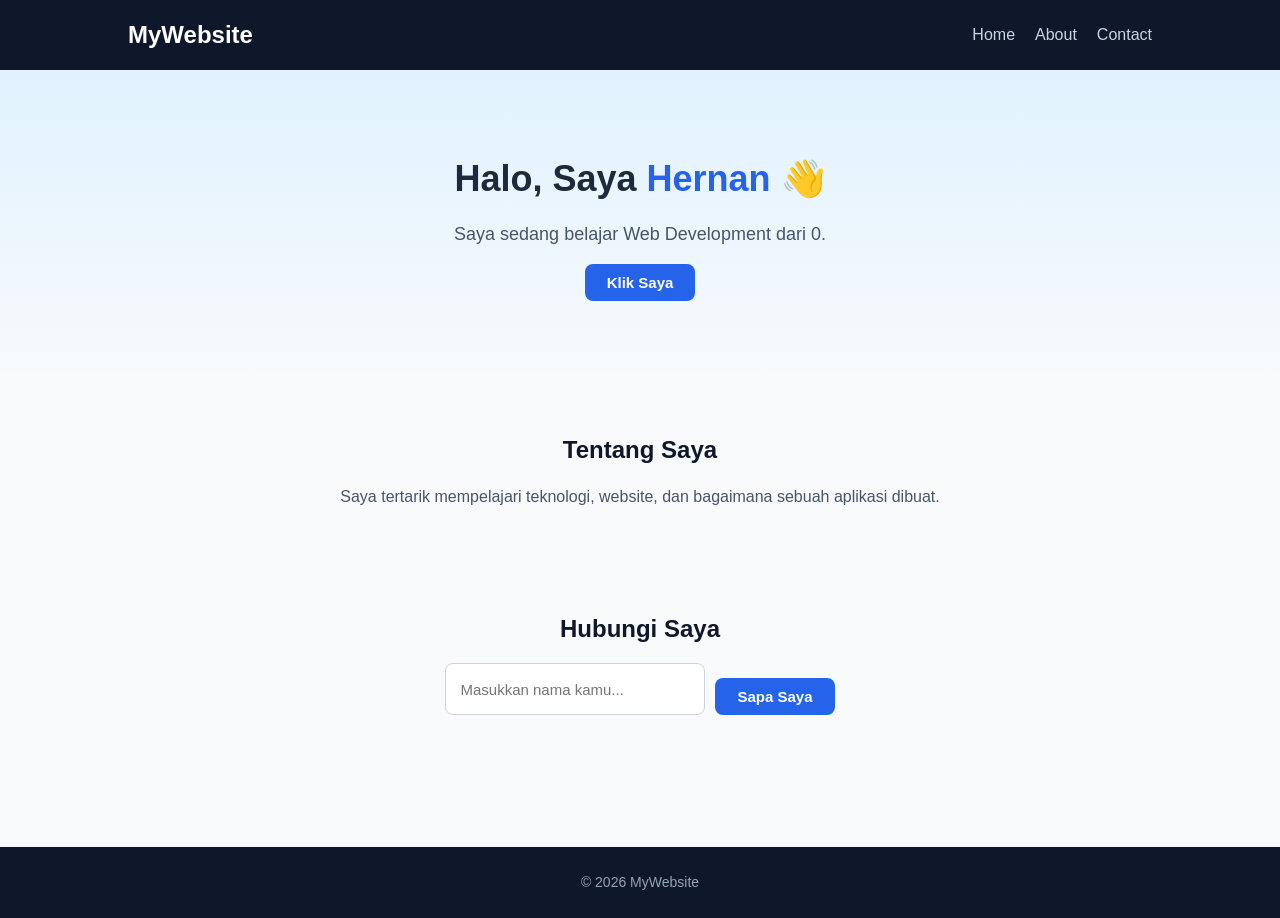
==== index.html @ e86e29bb "Initial commiT" ====
<!DOCTYPE html>
<html lang="id">
<head>
    <meta charset="UTF-8">
    <meta name="viewport" content="width=device-width, initial-scale=1.0">
    <title>Website Saya</title>
    <link rel="stylesheet" href="style.css">
</head>
<body>

    <!-- Navigasi Sederhana -->
    <nav>
        <h2>MyWebsite</h2>
        <ul>
            <li><a href="#home">Home</a></li>
            <li><a href="#about">About</a></li>
            <li><a href="#contact">Contact</a></li>
        </ul>
    </nav>

    <!-- Bagian Home (Hero) -->
    <section id="home" class="hero">
        <h1>Halo, Saya <span>Hernan</span> 👋</h1>
        <p>Saya sedang belajar Web Development dari 0.</p>
        <button onclick="showMessage()">Klik Saya</button>
    </section>

    <!-- Bagian Tentang Saya -->
    <section id="about" class="about">
        <h2>Tentang Saya</h2>
        <p>
            Saya tertarik mempelajari teknologi, website,
            dan bagaimana sebuah aplikasi dibuat.
        </p>
    </section>

    <!-- Bagian Kontak Interaktif -->
    <section id="contact" class="contact">
        <h2>Hubungi Saya</h2>
        <div class="form-box">
            <input type="text" id="name" placeholder="Masukkan nama kamu...">
            <button onclick="greetUser()">Sapa Saya</button>
        </div>
        <!-- Tempat menampilkan hasil dari JavaScript -->
        <p id="result"></p>
    </section>

    <!-- Footer -->
    <footer>
        <p>© 2026 MyWebsite</p>
    </footer>

    <!-- Penghubung ke file JavaScript (tanpa spasi di nama file) -->
    <script src="script.js"></script>
</body>
</html>
---- style.css ----
/* Reset margin & padding dasar */
* {
    margin: 0;
    padding: 0;
    box-sizing: border-box;
}

/* Pengaturan tampilan body */
body {
    font-family: 'Segoe UI', Tahoma, Geneva, Verdana, sans-serif;
    background-color: #f8fafc;
    color: #1e293b;
    line-height: 1.6;
}

/* Navigasi bagian atas */
nav {
    display: flex;
    justify-content: space-between;
    align-items: center;
    padding: 16px 10%;
    background-color: #0f172a;
    color: white;
}

nav ul {
    display: flex;
    list-style: none;
    gap: 20px;
}

nav a {
    color: #cbd5e1;
    text-decoration: none;
    font-weight: 500;
    transition: color 0.2s;
}

nav a:hover {
    color: white;
}

/* Bagian Hero (Home) */
.hero {
    text-align: center;
    padding: 80px 20px;
    background: linear-gradient(180deg, #e0f2fe 0%, #f8fafc 100%);
}

.hero h1 {
    font-size: 36px;
    margin-bottom: 12px;
}

.hero span {
    color: #2563eb;
}

.hero p {
    font-size: 18px;
    color: #475569;
}

/* Pengaturan Tombol */
button {
    margin-top: 15px;
    padding: 10px 22px;
    font-size: 15px;
    font-weight: 600;
    border: none;
    border-radius: 8px;
    background-color: #2563eb;
    color: white;
    cursor: pointer;
    transition: background-color 0.2s, transform 0.1s;
}

button:hover {
    background-color: #1d4ed8;
}

button:active {
    transform: scale(0.98);
}

/* Bagian Tentang & Kontak */
.about,
.contact {
    text-align: center;
    padding: 50px 20px;
    max-width: 650px;
    margin: 0 auto;
}

.about h2,
.contact h2 {
    margin-bottom: 15px;
    color: #0f172a;
}

.about p {
    color: #475569;
    font-size: 16px;
}

/* Form input pada bagian kontak */
.form-box {
    display: flex;
    justify-content: center;
    gap: 10px;
    flex-wrap: wrap;
    margin-top: 15px;
}

input {
    padding: 10px 14px;
    width: 260px;
    border: 1px solid #cbd5e1;
    border-radius: 8px;
    font-size: 15px;
    outline: none;
}

input:focus {
    border-color: #2563eb;
}

/* Paragraf hasil interaksi JavaScript */
#result {
    margin-top: 18px;
    font-weight: 600;
    font-size: 16px;
    color: #2563eb;
    min-height: 24px;
}

/* Footer bagian bawah */
footer {
    text-align: center;
    padding: 24px;
    background-color: #0f172a;
    color: #94a3b8;
    margin-top: 40px;
    font-size: 14px;
}
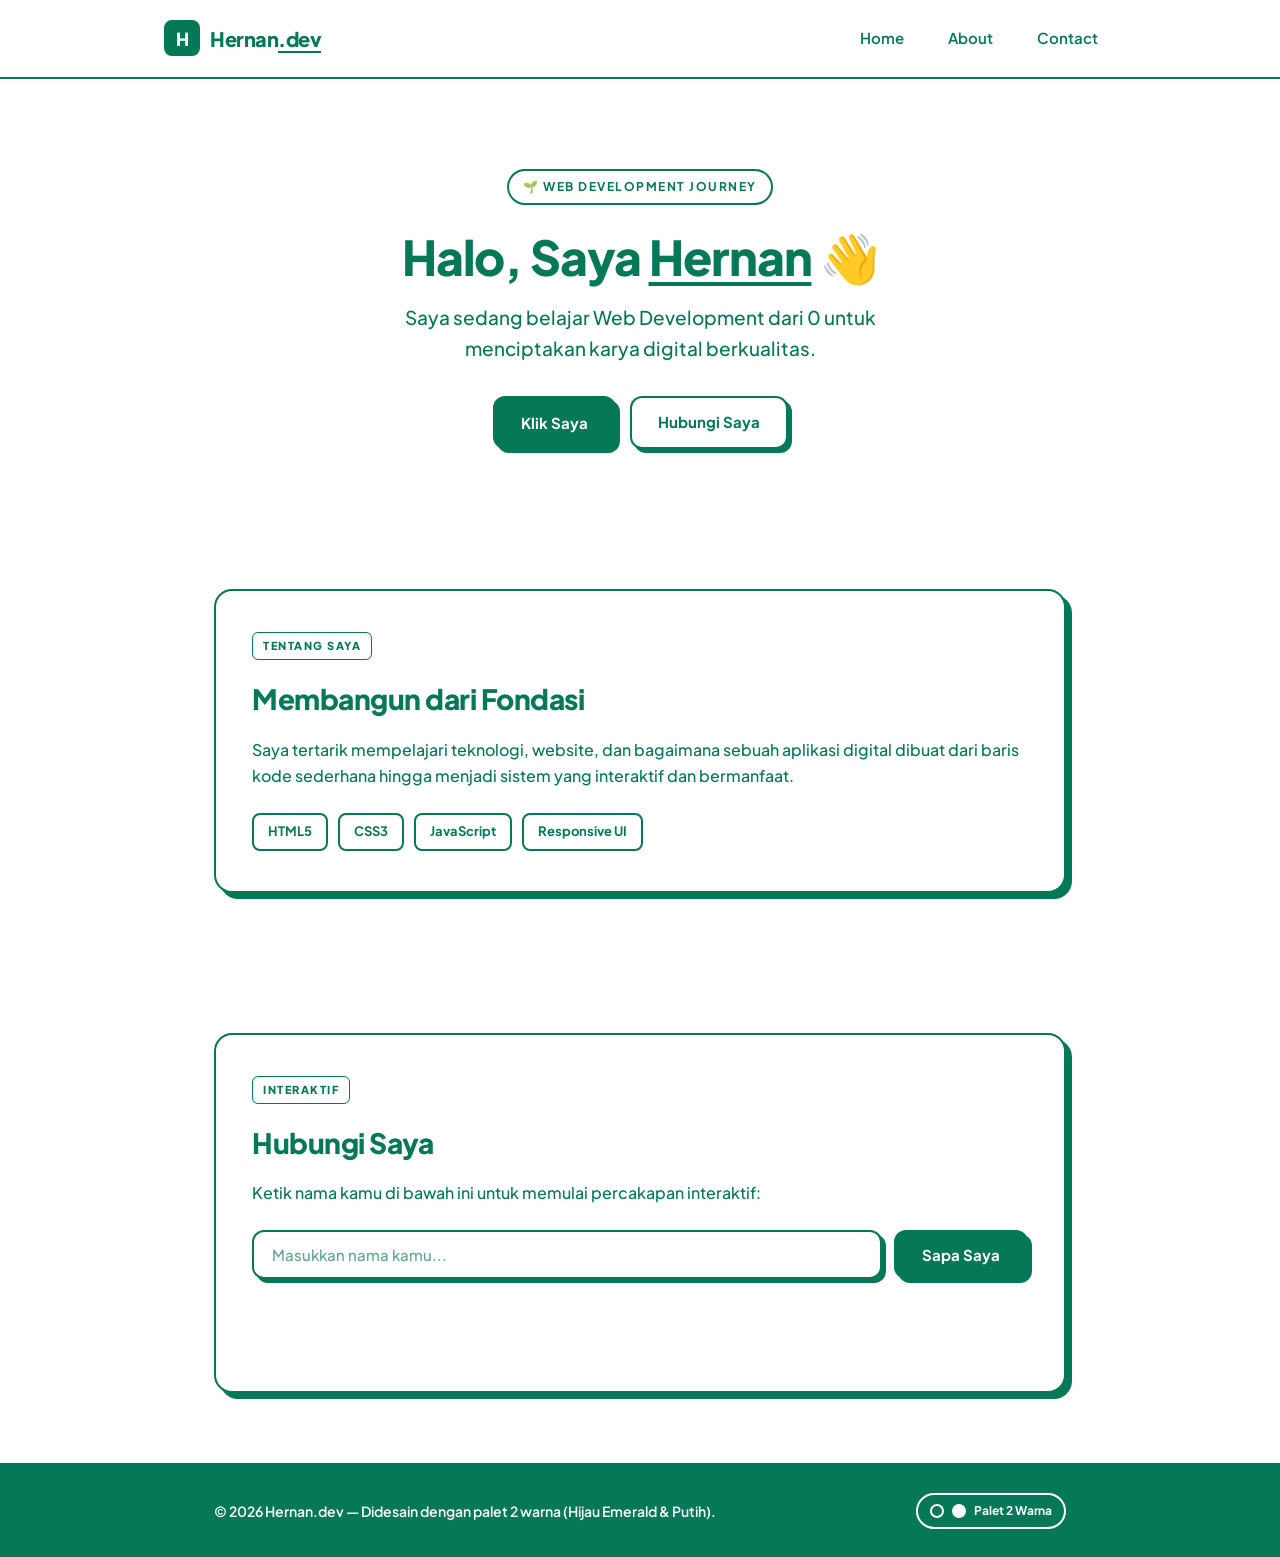
==== commit 20ed362b: "rombak color" ====
--- a/index.html
+++ b/index.html
@@ -3,54 +3,100 @@
 <head>
     <meta charset="UTF-8">
     <meta name="viewport" content="width=device-width, initial-scale=1.0">
-    <title>Website Saya</title>
+    <meta name="description" content="Portfolio dan website pribadi Hernan - Web Developer. Dibangun dengan desain minimalis 2 warna modern.">
+    <title>Hernan | Portfolio - Web Development</title>
+    <!-- Google Fonts: Plus Jakarta Sans -->
+    <link rel="preconnect" href="https://fonts.googleapis.com">
+    <link rel="preconnect" href="https://fonts.gstatic.com" crossorigin>
+    <link href="https://fonts.googleapis.com/css2?family=Plus+Jakarta+Sans:wght@400;500;600;700;800&display=swap" rel="stylesheet">
     <link rel="stylesheet" href="style.css">
 </head>
 <body>
 
-    <!-- Navigasi Sederhana -->
-    <nav>
-        <h2>MyWebsite</h2>
-        <ul>
-            <li><a href="#home">Home</a></li>
-            <li><a href="#about">About</a></li>
-            <li><a href="#contact">Contact</a></li>
-        </ul>
-    </nav>
+    <!-- Navigasi Utama -->
+    <header class="navbar-wrapper">
+        <nav class="navbar" id="navbar">
+            <a href="#home" class="logo">
+                <span class="logo-mark">H</span>
+                <span class="logo-text">Hernan<span>.dev</span></span>
+            </a>
+            <ul class="nav-links">
+                <li><a href="#home" class="nav-link">Home</a></li>
+                <li><a href="#about" class="nav-link">About</a></li>
+                <li><a href="#contact" class="nav-link">Contact</a></li>
+            </ul>
+        </nav>
+    </header>
 
-    <!-- Bagian Home (Hero) -->
-    <section id="home" class="hero">
-        <h1>Halo, Saya <span>Hernan</span> 👋</h1>
-        <p>Saya sedang belajar Web Development dari 0.</p>
-        <button onclick="showMessage()">Klik Saya</button>
-    </section>
+    <main>
+        <!-- Bagian Home (Hero) -->
+        <section id="home" class="hero section">
+            <div class="container hero-container">
+                <div class="badge">🌱 WEB DEVELOPMENT JOURNEY</div>
+                <h1 class="hero-title">Halo, Saya <span class="highlight">Hernan</span> 👋</h1>
+                <p class="hero-subtitle">Saya sedang belajar Web Development dari 0 untuk menciptakan karya digital berkualitas.</p>
+                <div class="hero-actions">
+                    <button class="btn btn-primary" onclick="showMessage()" id="hero-btn">Klik Saya</button>
+                    <a href="#contact" class="btn btn-outline">Hubungi Saya</a>
+                </div>
+            </div>
+        </section>
 
-    <!-- Bagian Tentang Saya -->
-    <section id="about" class="about">
-        <h2>Tentang Saya</h2>
-        <p>
-            Saya tertarik mempelajari teknologi, website,
-            dan bagaimana sebuah aplikasi dibuat.
-        </p>
-    </section>
+        <!-- Bagian Tentang Saya -->
+        <section id="about" class="about section">
+            <div class="container">
+                <div class="card about-card">
+                    <span class="section-tag">TENTANG SAYA</span>
+                    <h2>Membangun dari Fondasi</h2>
+                    <p>
+                        Saya tertarik mempelajari teknologi, website, dan bagaimana sebuah aplikasi digital dibuat
+                        dari baris kode sederhana hingga menjadi sistem yang interaktif dan bermanfaat.
+                    </p>
+                    <div class="skill-tags">
+                        <span class="tag">HTML5</span>
+                        <span class="tag">CSS3</span>
+                        <span class="tag">JavaScript</span>
+                        <span class="tag">Responsive UI</span>
+                    </div>
+                </div>
+            </div>
+        </section>
 
-    <!-- Bagian Kontak Interaktif -->
-    <section id="contact" class="contact">
-        <h2>Hubungi Saya</h2>
-        <div class="form-box">
-            <input type="text" id="name" placeholder="Masukkan nama kamu...">
-            <button onclick="greetUser()">Sapa Saya</button>
-        </div>
-        <!-- Tempat menampilkan hasil dari JavaScript -->
-        <p id="result"></p>
-    </section>
+        <!-- Bagian Kontak Interaktif -->
+        <section id="contact" class="contact section">
+            <div class="container">
+                <div class="card contact-card">
+                    <span class="section-tag">INTERAKTIF</span>
+                    <h2>Hubungi Saya</h2>
+                    <p class="contact-desc">Ketik nama kamu di bawah ini untuk memulai percakapan interaktif:</p>
+                    
+                    <div class="form-box">
+                        <input type="text" id="name" placeholder="Masukkan nama kamu..." autocomplete="off">
+                        <button class="btn btn-primary" onclick="greetUser()" id="greet-btn">Sapa Saya</button>
+                    </div>
+                    
+                    <!-- Tempat menampilkan hasil dari JavaScript -->
+                    <div class="result-wrapper">
+                        <p id="result" role="status" aria-live="polite"></p>
+                    </div>
+                </div>
+            </div>
+        </section>
+    </main>
 
     <!-- Footer -->
-    <footer>
-        <p>© 2026 MyWebsite</p>
+    <footer class="footer">
+        <div class="container footer-content">
+            <p>© 2026 Hernan.dev — Didesain dengan palet 2 warna (Hijau Emerald & Putih).</p>
+            <div class="palette-indicator" title="2 Warna Utama: Hijau Emerald & Putih">
+                <span class="color-dot dot-emerald"></span>
+                <span class="color-dot dot-white"></span>
+                <span class="color-label">Palet 2 Warna</span>
+            </div>
+        </div>
     </footer>
 
-    <!-- Penghubung ke file JavaScript (tanpa spasi di nama file) -->
+    <!-- Penghubung ke file JavaScript -->
     <script src="script.js"></script>
 </body>
 </html>
--- a/style.css
+++ b/style.css
@@ -1,145 +1,490 @@
-/* Reset margin & padding dasar */
+/* ==========================================================================
+   PALET DESAIN 2 WARNA: HIJAU EMERALD & PUTIH
+   Hanya menggunakan 2 warna di seluruh stylesheet
+   ========================================================================== */
+:root {
+    --color-emerald: #047857;
+    --color-white: #ffffff;
+}
+
+/* Reset Dasar */
 * {
     margin: 0;
     padding: 0;
     box-sizing: border-box;
 }
 
-/* Pengaturan tampilan body */
+html {
+    scroll-behavior: smooth;
+}
+
 body {
-    font-family: 'Segoe UI', Tahoma, Geneva, Verdana, sans-serif;
-    background-color: #f8fafc;
-    color: #1e293b;
-    line-height: 1.6;
-}
-
-/* Navigasi bagian atas */
-nav {
+    font-family: 'Plus Jakarta Sans', -apple-system, BlinkMacSystemFont, 'Segoe UI', Roboto, sans-serif;
+    background-color: var(--color-white);
+    color: var(--color-emerald);
+    line-height: 1.65;
+    min-height: 100vh;
+    display: flex;
+    flex-direction: column;
+}
+
+/* Seleksi Teks */
+::selection {
+    background-color: var(--color-emerald);
+    color: var(--color-white);
+}
+
+/* Custom Scrollbar */
+::-webkit-scrollbar {
+    width: 10px;
+}
+::-webkit-scrollbar-track {
+    background: var(--color-white);
+    border-left: 2px solid var(--color-emerald);
+}
+::-webkit-scrollbar-thumb {
+    background: var(--color-emerald);
+}
+
+/* Container Umum */
+.container {
+    width: 100%;
+    max-width: 900px;
+    margin: 0 auto;
+    padding: 0 24px;
+}
+
+.section {
+    padding: 70px 0;
+}
+
+/* ==========================================================================
+   NAVBAR
+   ========================================================================== */
+.navbar-wrapper {
+    position: sticky;
+    top: 0;
+    z-index: 1000;
+    background-color: var(--color-white);
+    border-bottom: 2px solid var(--color-emerald);
+}
+
+.navbar {
     display: flex;
     justify-content: space-between;
     align-items: center;
-    padding: 16px 10%;
-    background-color: #0f172a;
-    color: white;
-}
-
-nav ul {
+    max-width: 1000px;
+    margin: 0 auto;
+    padding: 16px 24px;
+}
+
+.logo {
+    display: flex;
+    align-items: center;
+    gap: 10px;
+    text-decoration: none;
+    color: var(--color-emerald);
+}
+
+.logo-mark {
+    display: inline-flex;
+    align-items: center;
+    justify-content: center;
+    width: 36px;
+    height: 36px;
+    background-color: var(--color-emerald);
+    color: var(--color-white);
+    font-weight: 800;
+    font-size: 18px;
+    border-radius: 8px;
+    border: 2px solid var(--color-emerald);
+    transition: transform 0.2s ease, background-color 0.2s ease, color 0.2s ease;
+}
+
+.logo:hover .logo-mark {
+    background-color: var(--color-white);
+    color: var(--color-emerald);
+    transform: rotate(-6deg);
+}
+
+.logo-text {
+    font-size: 20px;
+    font-weight: 800;
+    letter-spacing: -0.5px;
+}
+
+.logo-text span {
+    text-decoration: underline;
+    text-underline-offset: 4px;
+}
+
+.nav-links {
     display: flex;
     list-style: none;
-    gap: 20px;
-}
-
-nav a {
-    color: #cbd5e1;
+    gap: 8px;
+}
+
+.nav-link {
+    display: inline-block;
+    color: var(--color-emerald);
     text-decoration: none;
+    font-weight: 600;
+    font-size: 15px;
+    padding: 8px 16px;
+    border-radius: 9999px;
+    border: 2px solid transparent;
+    transition: all 0.2s ease;
+}
+
+.nav-link:hover {
+    background-color: var(--color-emerald);
+    color: var(--color-white);
+    border-color: var(--color-emerald);
+}
+
+/* ==========================================================================
+   HERO SECTION
+   ========================================================================== */
+.hero {
+    padding: 90px 0 70px 0;
+    text-align: center;
+    background-color: var(--color-white);
+}
+
+.hero-container {
+    display: flex;
+    flex-direction: column;
+    align-items: center;
+}
+
+.badge {
+    display: inline-block;
+    font-size: 12px;
+    font-weight: 700;
+    letter-spacing: 1.5px;
+    padding: 6px 14px;
+    border: 2px solid var(--color-emerald);
+    border-radius: 9999px;
+    margin-bottom: 24px;
+    background-color: var(--color-white);
+}
+
+.hero-title {
+    font-size: 48px;
+    font-weight: 800;
+    line-height: 1.15;
+    margin-bottom: 18px;
+    letter-spacing: -1px;
+}
+
+.hero-title .highlight {
+    text-decoration: underline;
+    text-decoration-thickness: 4px;
+    text-underline-offset: 6px;
+}
+
+.hero-subtitle {
+    font-size: 19px;
     font-weight: 500;
-    transition: color 0.2s;
-}
-
-nav a:hover {
-    color: white;
-}
-
-/* Bagian Hero (Home) */
-.hero {
-    text-align: center;
-    padding: 80px 20px;
-    background: linear-gradient(180deg, #e0f2fe 0%, #f8fafc 100%);
-}
-
-.hero h1 {
-    font-size: 36px;
-    margin-bottom: 12px;
-}
-
-.hero span {
-    color: #2563eb;
-}
-
-.hero p {
-    font-size: 18px;
-    color: #475569;
-}
-
-/* Pengaturan Tombol */
-button {
-    margin-top: 15px;
-    padding: 10px 22px;
+    max-width: 580px;
+    margin-bottom: 32px;
+}
+
+.hero-actions {
+    display: flex;
+    gap: 14px;
+    justify-content: center;
+    flex-wrap: wrap;
+}
+
+/* ==========================================================================
+   BUTTONS (2 WARNA)
+   ========================================================================== */
+.btn {
+    display: inline-flex;
+    align-items: center;
+    justify-content: center;
+    padding: 12px 26px;
     font-size: 15px;
+    font-weight: 700;
+    font-family: inherit;
+    text-decoration: none;
+    border-radius: 12px;
+    cursor: pointer;
+    transition: all 0.2s cubic-bezier(0.16, 1, 0.3, 1);
+}
+
+.btn-primary {
+    background-color: var(--color-emerald);
+    color: var(--color-white);
+    border: 2px solid var(--color-emerald);
+    box-shadow: 4px 4px 0 var(--color-emerald);
+}
+
+.btn-primary:hover {
+    background-color: var(--color-white);
+    color: var(--color-emerald);
+    transform: translate(-2px, -2px);
+    box-shadow: 6px 6px 0 var(--color-emerald);
+}
+
+.btn-primary:active {
+    transform: translate(2px, 2px);
+    box-shadow: 2px 2px 0 var(--color-emerald);
+}
+
+.btn-outline {
+    background-color: var(--color-white);
+    color: var(--color-emerald);
+    border: 2px solid var(--color-emerald);
+    box-shadow: 4px 4px 0 var(--color-emerald);
+}
+
+.btn-outline:hover {
+    background-color: var(--color-emerald);
+    color: var(--color-white);
+    transform: translate(-2px, -2px);
+    box-shadow: 6px 6px 0 var(--color-emerald);
+}
+
+.btn-outline:active {
+    transform: translate(2px, 2px);
+    box-shadow: 2px 2px 0 var(--color-emerald);
+}
+
+/* ==========================================================================
+   CARDS & SECTIONS
+   ========================================================================== */
+.card {
+    background-color: var(--color-white);
+    border: 2px solid var(--color-emerald);
+    border-radius: 18px;
+    padding: 40px 36px;
+    box-shadow: 6px 6px 0 var(--color-emerald);
+    transition: transform 0.2s ease, box-shadow 0.2s ease;
+}
+
+.card:hover {
+    transform: translate(-2px, -2px);
+    box-shadow: 8px 8px 0 var(--color-emerald);
+}
+
+.section-tag {
+    display: inline-block;
+    font-size: 11px;
+    font-weight: 800;
+    letter-spacing: 1.5px;
+    border: 1.5px solid var(--color-emerald);
+    padding: 4px 10px;
+    border-radius: 6px;
+    margin-bottom: 16px;
+}
+
+.card h2 {
+    font-size: 28px;
+    font-weight: 800;
+    margin-bottom: 14px;
+    letter-spacing: -0.5px;
+}
+
+.card p {
+    font-size: 16px;
+    font-weight: 500;
+    margin-bottom: 24px;
+}
+
+/* Skill Tags */
+.skill-tags {
+    display: flex;
+    flex-wrap: wrap;
+    gap: 10px;
+}
+
+.tag {
+    font-size: 13px;
+    font-weight: 700;
+    padding: 6px 14px;
+    border: 2px solid var(--color-emerald);
+    border-radius: 8px;
+    background-color: var(--color-white);
+    transition: all 0.2s ease;
+}
+
+.tag:hover {
+    background-color: var(--color-emerald);
+    color: var(--color-white);
+    transform: translateY(-2px);
+}
+
+/* ==========================================================================
+   CONTACT FORM
+   ========================================================================== */
+.contact-desc {
+    margin-bottom: 20px;
+}
+
+.form-box {
+    display: flex;
+    gap: 12px;
+    flex-wrap: wrap;
+    margin-top: 8px;
+}
+
+input {
+    flex: 1;
+    min-width: 240px;
+    padding: 13px 18px;
+    font-size: 15px;
+    font-family: inherit;
     font-weight: 600;
-    border: none;
-    border-radius: 8px;
-    background-color: #2563eb;
-    color: white;
-    cursor: pointer;
-    transition: background-color 0.2s, transform 0.1s;
-}
-
-button:hover {
-    background-color: #1d4ed8;
-}
-
-button:active {
-    transform: scale(0.98);
-}
-
-/* Bagian Tentang & Kontak */
-.about,
-.contact {
-    text-align: center;
-    padding: 50px 20px;
-    max-width: 650px;
-    margin: 0 auto;
-}
-
-.about h2,
-.contact h2 {
-    margin-bottom: 15px;
-    color: #0f172a;
-}
-
-.about p {
-    color: #475569;
-    font-size: 16px;
-}
-
-/* Form input pada bagian kontak */
-.form-box {
-    display: flex;
-    justify-content: center;
-    gap: 10px;
+    color: var(--color-emerald);
+    background-color: var(--color-white);
+    border: 2px solid var(--color-emerald);
+    border-radius: 12px;
+    box-shadow: 4px 4px 0 var(--color-emerald);
+    outline: none;
+    transition: all 0.2s ease;
+}
+
+input::placeholder {
+    color: var(--color-emerald);
+    opacity: 0.65;
+    font-weight: 500;
+}
+
+input:focus {
+    transform: translate(-2px, -2px);
+    box-shadow: 6px 6px 0 var(--color-emerald);
+}
+
+/* Area Hasil Interaksi JS */
+.result-wrapper {
+    margin-top: 24px;
+    min-height: 48px;
+}
+
+#result {
+    font-size: 15px;
+    font-weight: 700;
+    color: var(--color-emerald);
+    transition: all 0.3s ease;
+}
+
+#result.show {
+    padding: 14px 18px;
+    border-radius: 12px;
+    border: 2px solid var(--color-emerald);
+    box-shadow: 4px 4px 0 var(--color-emerald);
+    background-color: var(--color-white);
+    animation: popIn 0.25s ease forwards;
+}
+
+@keyframes popIn {
+    0% {
+        opacity: 0;
+        transform: translateY(8px);
+    }
+    100% {
+        opacity: 1;
+        transform: translateY(0);
+    }
+}
+
+/* ==========================================================================
+   FOOTER
+   ========================================================================== */
+.footer {
+    margin-top: auto;
+    background-color: var(--color-emerald);
+    color: var(--color-white);
+    border-top: 2px solid var(--color-emerald);
+    padding: 28px 0;
+}
+
+.footer-content {
+    display: flex;
+    justify-content: space-between;
+    align-items: center;
     flex-wrap: wrap;
-    margin-top: 15px;
-}
-
-input {
-    padding: 10px 14px;
-    width: 260px;
-    border: 1px solid #cbd5e1;
-    border-radius: 8px;
-    font-size: 15px;
-    outline: none;
-}
-
-input:focus {
-    border-color: #2563eb;
-}
-
-/* Paragraf hasil interaksi JavaScript */
-#result {
-    margin-top: 18px;
+    gap: 16px;
+    font-size: 14px;
     font-weight: 600;
-    font-size: 16px;
-    color: #2563eb;
-    min-height: 24px;
-}
-
-/* Footer bagian bawah */
-footer {
-    text-align: center;
-    padding: 24px;
-    background-color: #0f172a;
-    color: #94a3b8;
-    margin-top: 40px;
-    font-size: 14px;
+}
+
+.palette-indicator {
+    display: inline-flex;
+    align-items: center;
+    gap: 8px;
+    padding: 6px 12px;
+    border: 2px solid var(--color-white);
+    border-radius: 9999px;
+    background-color: var(--color-emerald);
+}
+
+.color-dot {
+    width: 14px;
+    height: 14px;
+    border-radius: 50%;
+    display: inline-block;
+}
+
+.dot-emerald {
+    background-color: var(--color-emerald);
+    border: 2px solid var(--color-white);
+}
+
+.dot-white {
+    background-color: var(--color-white);
+    border: 2px solid var(--color-white);
+}
+
+.color-label {
+    font-size: 12px;
+    font-weight: 700;
+    color: var(--color-white);
+}
+
+/* ==========================================================================
+   RESPONSIVE DESIGN
+   ========================================================================== */
+@media (max-width: 640px) {
+    .navbar {
+        flex-direction: column;
+        gap: 14px;
+        padding: 14px 16px;
+    }
+
+    .hero-title {
+        font-size: 34px;
+    }
+
+    .hero-subtitle {
+        font-size: 16px;
+    }
+
+    .hero-actions {
+        flex-direction: column;
+        width: 100%;
+    }
+
+    .btn {
+        width: 100%;
+    }
+
+    .card {
+        padding: 24px 20px;
+    }
+
+    .form-box {
+        flex-direction: column;
+    }
+
+    input {
+        width: 100%;
+    }
+
+    .footer-content {
+        flex-direction: column;
+        text-align: center;
+    }
 }
